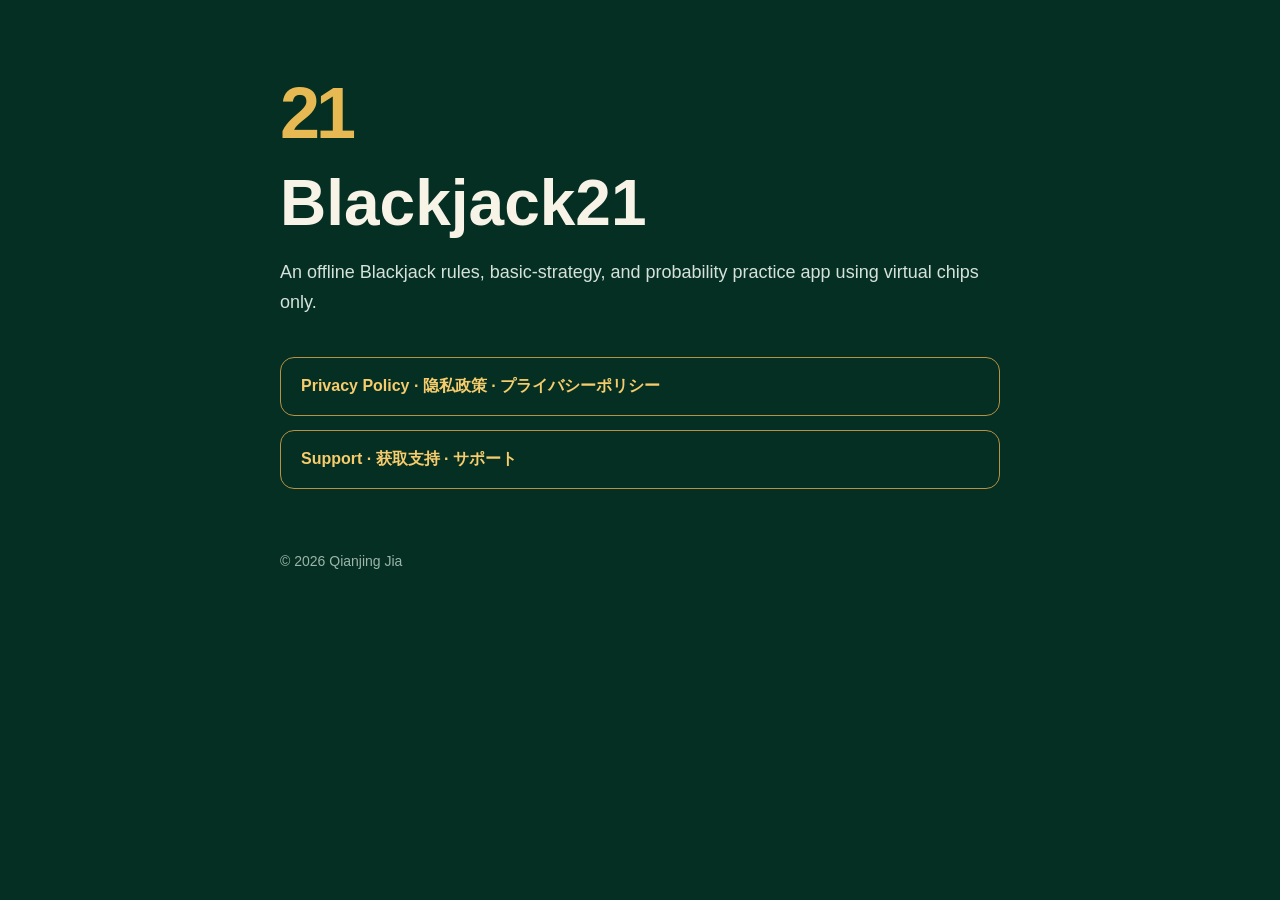
==== index.html @ 8651990f "Add Blackjack21 privacy and support pages" ====
<!doctype html>
<html lang="en">
<head>
  <meta charset="utf-8">
  <meta name="viewport" content="width=device-width, initial-scale=1">
  <meta name="description" content="Official privacy and support pages for Blackjack21.">
  <title>Blackjack21</title>
  <style>
    :root { color-scheme: dark; font-family: -apple-system, BlinkMacSystemFont, "Segoe UI", sans-serif; }
    body { margin: 0; background: #052f22; color: #f7f3e7; }
    main { max-width: 720px; margin: 0 auto; padding: 72px 24px; }
    .mark { color: #e7b952; font-size: 72px; font-weight: 800; letter-spacing: -4px; }
    h1 { margin: 12px 0; font-size: clamp(36px, 8vw, 64px); }
    p { color: #d5e2dc; font-size: 18px; line-height: 1.65; }
    nav { display: grid; gap: 14px; margin-top: 40px; }
    a { display: block; padding: 18px 20px; border: 1px solid #b79242; border-radius: 14px; color: #f6cc6c; text-decoration: none; font-weight: 650; }
    a:hover { background: #0b4432; }
    footer { margin-top: 64px; color: #9cb4aa; font-size: 14px; }
  </style>
</head>
<body>
  <main>
    <div class="mark">21</div>
    <h1>Blackjack21</h1>
    <p>An offline Blackjack rules, basic-strategy, and probability practice app using virtual chips only.</p>
    <nav aria-label="Legal and support links">
      <a href="privacy.html">Privacy Policy · 隐私政策 · プライバシーポリシー</a>
      <a href="support.html">Support · 获取支持 · サポート</a>
    </nav>
    <footer>© 2026 Qianjing Jia</footer>
  </main>
</body>
</html>
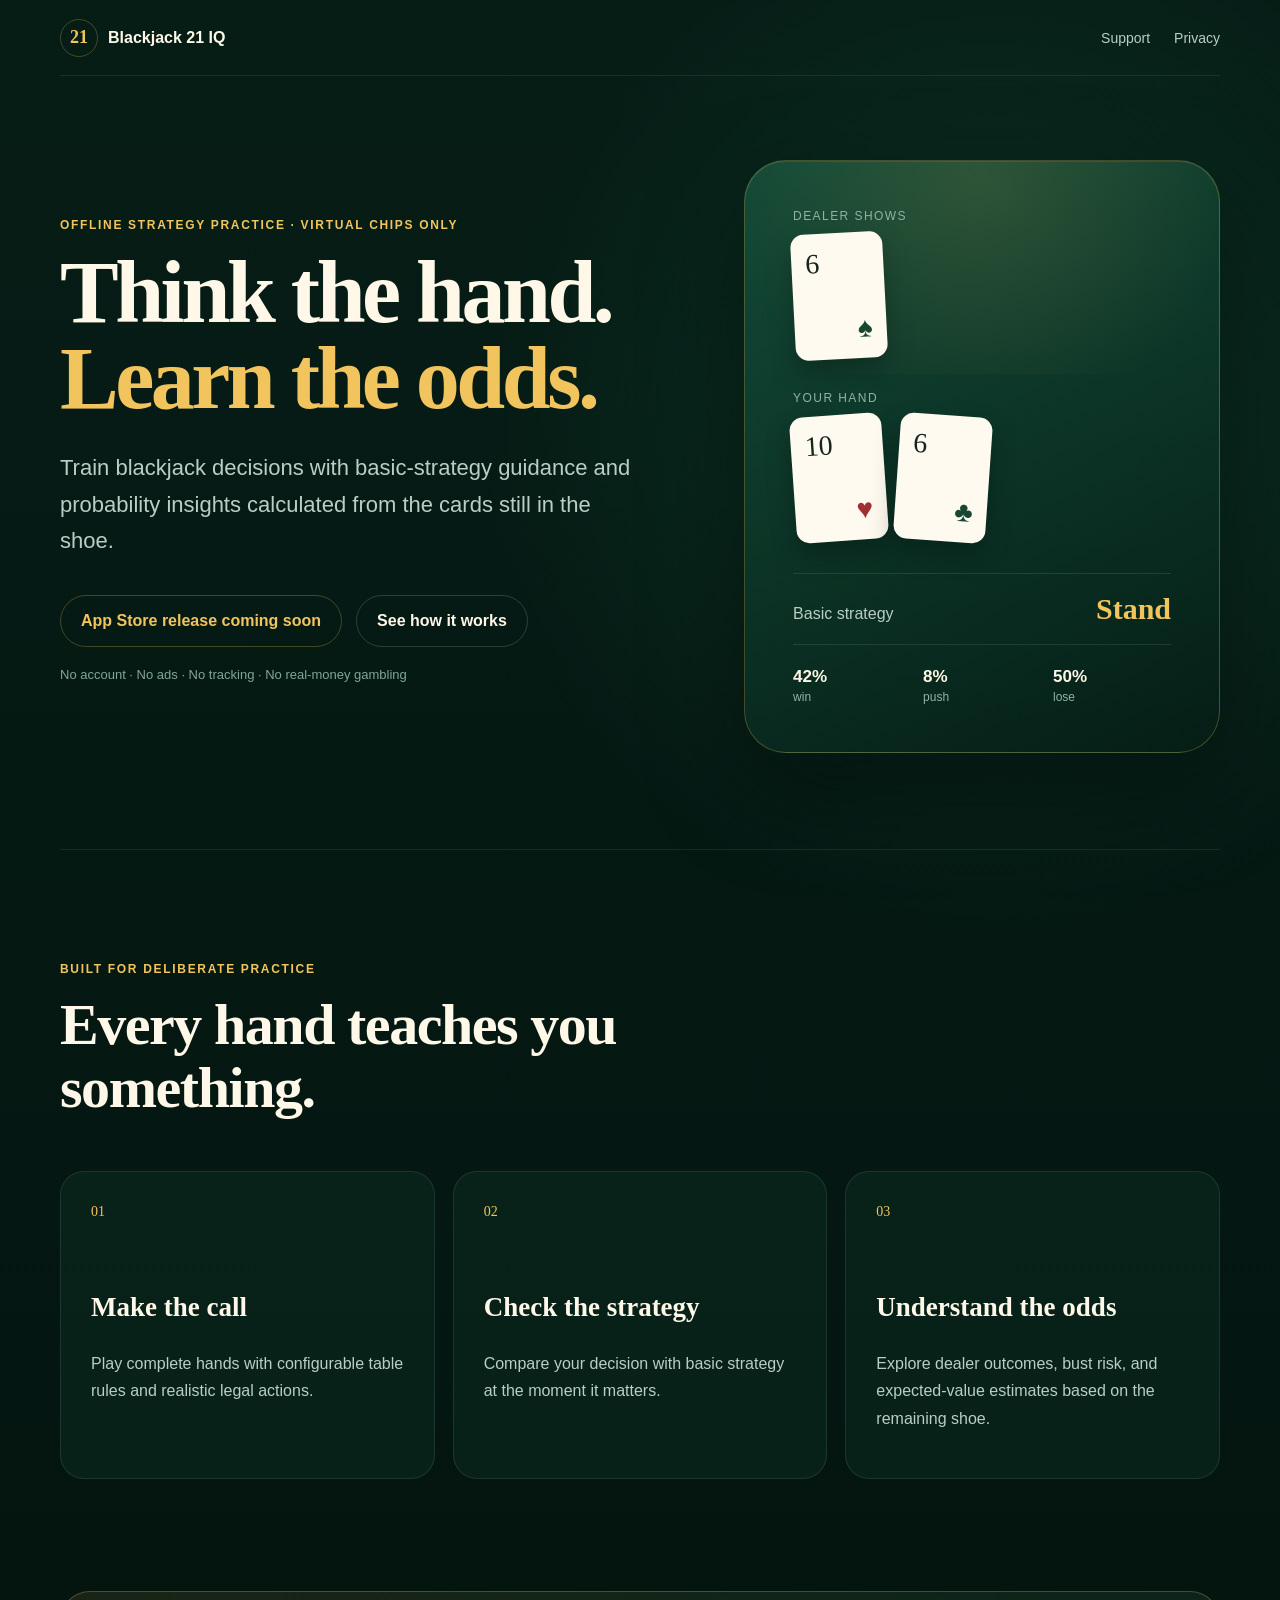
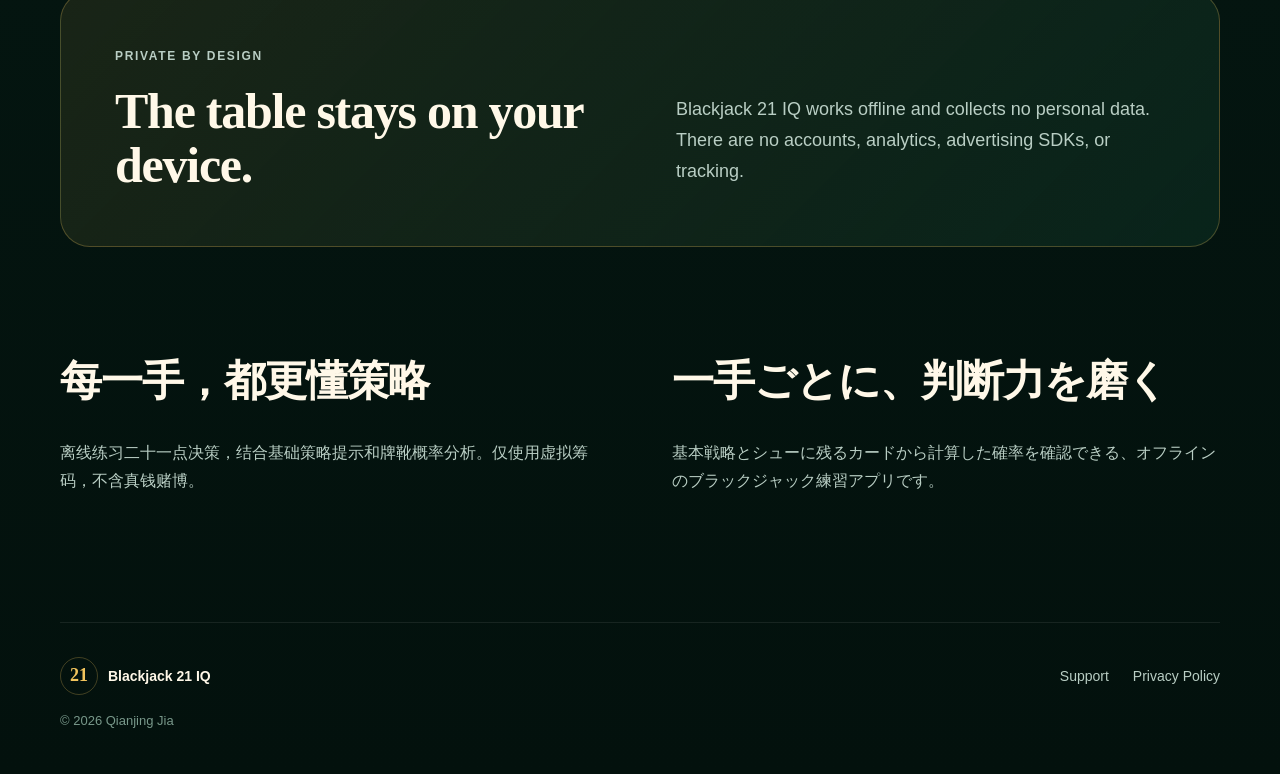
==== commit 37f5c1c5: "feat: add launch-ready product landing page" ====
--- a/index.html
+++ b/index.html
@@ -3,31 +3,107 @@
 <head>
   <meta charset="utf-8">
   <meta name="viewport" content="width=device-width, initial-scale=1">
-  <meta name="description" content="Official privacy and support pages for Blackjack21.">
-  <title>Blackjack21</title>
-  <style>
-    :root { color-scheme: dark; font-family: -apple-system, BlinkMacSystemFont, "Segoe UI", sans-serif; }
-    body { margin: 0; background: #052f22; color: #f7f3e7; }
-    main { max-width: 720px; margin: 0 auto; padding: 72px 24px; }
-    .mark { color: #e7b952; font-size: 72px; font-weight: 800; letter-spacing: -4px; }
-    h1 { margin: 12px 0; font-size: clamp(36px, 8vw, 64px); }
-    p { color: #d5e2dc; font-size: 18px; line-height: 1.65; }
-    nav { display: grid; gap: 14px; margin-top: 40px; }
-    a { display: block; padding: 18px 20px; border: 1px solid #b79242; border-radius: 14px; color: #f6cc6c; text-decoration: none; font-weight: 650; }
-    a:hover { background: #0b4432; }
-    footer { margin-top: 64px; color: #9cb4aa; font-size: 14px; }
-  </style>
+  <meta name="description" content="Blackjack 21 IQ is an offline blackjack strategy and probability trainer with basic-strategy guidance, shoe-aware odds, and virtual chips only.">
+  <meta name="keywords" content="blackjack strategy, blackjack trainer, basic strategy, blackjack odds, probability trainer, card game practice">
+  <meta name="theme-color" content="#071f18">
+  <meta property="og:type" content="website">
+  <meta property="og:title" content="Blackjack 21 IQ — Think the hand. Learn the odds.">
+  <meta property="og:description" content="Practice blackjack decisions with basic-strategy guidance and shoe-aware probability insights. Offline, private, and virtual chips only.">
+  <meta property="og:image" content="https://jiaqianjing.github.io/blackjack21-support/og.png">
+  <meta property="og:url" content="https://jiaqianjing.github.io/blackjack21-support/">
+  <meta name="twitter:card" content="summary_large_image">
+  <meta name="twitter:title" content="Blackjack 21 IQ — Think the hand. Learn the odds.">
+  <meta name="twitter:description" content="An offline blackjack strategy and probability trainer with virtual chips only.">
+  <meta name="twitter:image" content="https://jiaqianjing.github.io/blackjack21-support/og.png">
+  <title>Blackjack 21 IQ — Blackjack Strategy &amp; Probability Trainer</title>
+  <link rel="canonical" href="https://jiaqianjing.github.io/blackjack21-support/">
+  <link rel="stylesheet" href="styles.css">
+  <script type="application/ld+json">
+    {
+      "@context": "https://schema.org",
+      "@type": "MobileApplication",
+      "name": "Blackjack 21 IQ",
+      "operatingSystem": "iOS",
+      "applicationCategory": "GameApplication",
+      "description": "An offline blackjack strategy and probability trainer using virtual chips only.",
+      "url": "https://jiaqianjing.github.io/blackjack21-support/",
+      "downloadUrl": "https://apps.apple.com/app/id6805341813",
+      "offers": { "@type": "Offer", "price": "0", "priceCurrency": "USD" }
+    }
+  </script>
 </head>
 <body>
+  <header class="site-header">
+    <a class="brand" href="index.html" aria-label="Blackjack 21 IQ home">
+      <span class="brand-mark" aria-hidden="true">21</span>
+      <span>Blackjack 21 IQ</span>
+    </a>
+    <nav aria-label="Utility links">
+      <a href="support.html">Support</a>
+      <a href="privacy.html">Privacy</a>
+    </nav>
+  </header>
+
   <main>
-    <div class="mark">21</div>
-    <h1>Blackjack21</h1>
-    <p>An offline Blackjack rules, basic-strategy, and probability practice app using virtual chips only.</p>
-    <nav aria-label="Legal and support links">
-      <a href="privacy.html">Privacy Policy · 隐私政策 · プライバシーポリシー</a>
-      <a href="support.html">Support · 获取支持 · サポート</a>
-    </nav>
-    <footer>© 2026 Qianjing Jia</footer>
+    <section class="hero">
+      <div class="hero-copy">
+        <p class="eyebrow">Offline strategy practice · Virtual chips only</p>
+        <h1>Think the hand.<br><span>Learn the odds.</span></h1>
+        <p class="lede">Train blackjack decisions with basic-strategy guidance and probability insights calculated from the cards still in the shoe.</p>
+        <div class="cta-row">
+          <a id="app-store-link" class="primary-button" href="https://apps.apple.com/app/id6805341813" hidden>Download free on the App Store</a>
+          <span id="availability-status" class="availability" role="status">App Store release coming soon</span>
+          <a class="secondary-button" href="#features">See how it works</a>
+        </div>
+        <p class="trust-line">No account · No ads · No tracking · No real-money gambling</p>
+      </div>
+
+      <div class="table-card" aria-label="Blackjack decision example">
+        <div class="felt-glow"></div>
+        <p class="table-label">Dealer shows</p>
+        <div class="dealer-card">6<span>♠</span></div>
+        <p class="table-label">Your hand</p>
+        <div class="hand-row" aria-label="Ten and six">
+          <div class="playing-card">10<span>♥</span></div>
+          <div class="playing-card">6<span>♣</span></div>
+        </div>
+        <div class="decision"><span>Basic strategy</span><strong>Stand</strong></div>
+        <div class="odds">
+          <span><b>42%</b> win</span>
+          <span><b>8%</b> push</span>
+          <span><b>50%</b> lose</span>
+        </div>
+      </div>
+    </section>
+
+    <section id="features" class="features" aria-labelledby="features-title">
+      <div class="section-heading">
+        <p class="eyebrow">Built for deliberate practice</p>
+        <h2 id="features-title">Every hand teaches you something.</h2>
+      </div>
+      <div class="feature-grid">
+        <article><span class="feature-number">01</span><h3>Make the call</h3><p>Play complete hands with configurable table rules and realistic legal actions.</p></article>
+        <article><span class="feature-number">02</span><h3>Check the strategy</h3><p>Compare your decision with basic strategy at the moment it matters.</p></article>
+        <article><span class="feature-number">03</span><h3>Understand the odds</h3><p>Explore dealer outcomes, bust risk, and expected-value estimates based on the remaining shoe.</p></article>
+      </div>
+    </section>
+
+    <section class="privacy-band">
+      <div><p class="eyebrow">Private by design</p><h2>The table stays on your device.</h2></div>
+      <p>Blackjack 21 IQ works offline and collects no personal data. There are no accounts, analytics, advertising SDKs, or tracking.</p>
+    </section>
+
+    <section class="languages" aria-label="Localized product summary">
+      <article lang="zh-Hans"><h2>每一手，都更懂策略</h2><p>离线练习二十一点决策，结合基础策略提示和牌靴概率分析。仅使用虚拟筹码，不含真钱赌博。</p></article>
+      <article lang="ja"><h2>一手ごとに、判断力を磨く</h2><p>基本戦略とシューに残るカードから計算した確率を確認できる、オフラインのブラックジャック練習アプリです。</p></article>
+    </section>
   </main>
+
+  <footer>
+    <div class="brand footer-brand"><span class="brand-mark" aria-hidden="true">21</span><span>Blackjack 21 IQ</span></div>
+    <div class="footer-links"><a href="support.html">Support</a><a href="privacy.html">Privacy Policy</a></div>
+    <p>© 2026 Qianjing Jia</p>
+  </footer>
+  <script src="availability.js" defer></script>
 </body>
 </html>
--- a/styles.css
+++ b/styles.css
@@ -0,0 +1,90 @@
+:root {
+  color-scheme: dark;
+  --bg: #061d16;
+  --bg-deep: #03110d;
+  --gold: #f2c45d;
+  --cream: #fff8e8;
+  --muted: #b9cec4;
+  --line: rgba(242, 196, 93, 0.26);
+  font-family: -apple-system, BlinkMacSystemFont, "SF Pro Display", "Segoe UI", sans-serif;
+}
+* { box-sizing: border-box; }
+html { scroll-behavior: smooth; }
+body {
+  margin: 0;
+  min-width: 320px;
+  background: radial-gradient(circle at 78% 18%, rgba(26,112,79,.28), transparent 32rem), linear-gradient(180deg, var(--bg), var(--bg-deep));
+  color: var(--cream);
+}
+a { color: inherit; }
+.site-header, main, footer { width: min(1160px, calc(100% - 40px)); margin-inline: auto; }
+.site-header { min-height: 76px; display: flex; align-items: center; justify-content: space-between; border-bottom: 1px solid rgba(255,255,255,.08); }
+.site-header nav, .footer-links { display: flex; gap: 24px; }
+.site-header nav a, .footer-links a { color: var(--muted); text-decoration: none; font-size: 14px; }
+.site-header nav a:hover, .footer-links a:hover { color: var(--gold); }
+.brand { display: inline-flex; align-items: center; gap: 10px; color: var(--cream); font-weight: 750; text-decoration: none; }
+.brand-mark { width: 38px; height: 38px; display: inline-grid; place-items: center; border: 1px solid var(--line); border-radius: 50%; color: var(--gold); font-family: Georgia, serif; font-size: 18px; }
+.hero { min-height: 700px; display: grid; grid-template-columns: 1.1fr .9fr; align-items: center; gap: clamp(48px,8vw,104px); padding: 84px 0 96px; }
+.eyebrow { margin: 0 0 18px; color: var(--gold); text-transform: uppercase; letter-spacing: .14em; font-size: 12px; font-weight: 800; }
+h1, h2, h3, p { margin-top: 0; }
+h1 { margin-bottom: 28px; font-family: Georgia,"Times New Roman",serif; font-size: clamp(52px,7vw,88px); line-height: .98; letter-spacing: -.04em; }
+h1 span { color: var(--gold); }
+.lede { max-width: 650px; color: var(--muted); font-size: clamp(18px,2.2vw,22px); line-height: 1.65; }
+.cta-row { margin-top: 36px; display: flex; flex-wrap: wrap; align-items: center; gap: 14px; }
+.primary-button, .secondary-button, .availability { min-height: 52px; display: inline-flex; align-items: center; justify-content: center; padding: 0 20px; border-radius: 999px; font-weight: 750; text-decoration: none; }
+.primary-button { background: var(--gold); color: #102219; box-shadow: 0 12px 36px rgba(242,196,93,.16); }
+.primary-button:hover { background: #ffda7e; }
+.secondary-button { border: 1px solid rgba(255,255,255,.16); }
+.secondary-button:hover { border-color: var(--gold); }
+.availability { border: 1px solid var(--line); color: var(--gold); }
+.trust-line { margin-top: 20px; color: #83a596; font-size: 13px; }
+.table-card { position: relative; min-height: 520px; overflow: hidden; padding: 48px; border: 1px solid var(--line); border-radius: 42px; background: linear-gradient(155deg,rgba(20,76,56,.96),rgba(5,30,22,.98)); box-shadow: 0 36px 100px rgba(0,0,0,.36), inset 0 1px rgba(255,255,255,.08); }
+.felt-glow { position: absolute; inset: -30% -20% auto; height: 66%; background: radial-gradient(circle,rgba(242,196,93,.13),transparent 66%); pointer-events: none; }
+.table-label { position: relative; margin-bottom: 10px; color: #91b3a4; font-size: 12px; text-transform: uppercase; letter-spacing: .12em; }
+.dealer-card, .playing-card { width: 92px; height: 126px; display: flex; flex-direction: column; justify-content: space-between; padding: 14px; border-radius: 13px; background: #fffaf0; color: #17251f; font-family: Georgia,serif; font-size: 28px; box-shadow: 0 12px 26px rgba(0,0,0,.25); }
+.dealer-card { margin-bottom: 32px; transform: rotate(-3deg); }
+.dealer-card span, .playing-card span { color: #174730; font-size: 28px; align-self: flex-end; }
+.playing-card:first-child span { color: #a12f31; }
+.hand-row { display: flex; gap: 12px; }
+.playing-card:first-child { transform: rotate(-4deg); }
+.playing-card:last-child { transform: rotate(4deg); }
+.decision { margin-top: 32px; padding: 18px 0; display: flex; align-items: baseline; justify-content: space-between; border-block: 1px solid rgba(255,255,255,.1); }
+.decision span { color: var(--muted); }
+.decision strong { color: var(--gold); font-family: Georgia,serif; font-size: 30px; }
+.odds { display: grid; grid-template-columns: repeat(3,1fr); gap: 12px; margin-top: 22px; color: #91b3a4; font-size: 12px; }
+.odds span { display: flex; flex-direction: column; gap: 3px; }
+.odds b { color: var(--cream); font-size: 17px; }
+.features { padding: 112px 0; border-top: 1px solid rgba(255,255,255,.08); }
+.section-heading { max-width: 720px; margin-bottom: 52px; }
+h2 { font-family: Georgia,serif; font-size: clamp(36px,5vw,58px); line-height: 1.08; letter-spacing: -.025em; }
+.feature-grid { display: grid; grid-template-columns: repeat(3,1fr); gap: 18px; }
+.feature-grid article { min-height: 280px; padding: 30px; border: 1px solid rgba(255,255,255,.09); border-radius: 24px; background: rgba(11,43,32,.6); }
+.feature-number { color: var(--gold); font-family: Georgia,serif; font-size: 14px; }
+.feature-grid h3 { margin-top: 72px; font-family: Georgia,serif; font-size: 27px; }
+.feature-grid p, .privacy-band p, .languages p { color: var(--muted); line-height: 1.7; }
+.privacy-band { margin: 0 0 112px; padding: 54px; display: grid; grid-template-columns: 1fr 1fr; gap: 72px; align-items: end; border: 1px solid var(--line); border-radius: 30px; background: linear-gradient(135deg,rgba(242,196,93,.09),rgba(11,43,32,.7)); }
+.privacy-band h2 { margin-bottom: 0; font-size: clamp(34px,4vw,50px); }
+.privacy-band > p { margin-bottom: 6px; font-size: 18px; }
+.languages { display: grid; grid-template-columns: 1fr 1fr; gap: 64px; padding: 0 0 112px; }
+.languages h2 { font-size: clamp(30px,4vw,42px); }
+footer { padding: 34px 0 46px; display: grid; grid-template-columns: 1fr auto; align-items: center; gap: 18px; border-top: 1px solid rgba(255,255,255,.08); color: #78988a; font-size: 13px; }
+footer > p { grid-column: 1 / -1; margin: 0; }
+.footer-brand { font-size: 14px; }
+[hidden] { display: none !important; }
+@media (max-width: 820px) {
+  .hero { grid-template-columns: 1fr; padding-top: 64px; }
+  .table-card { width: min(100%,520px); }
+  .feature-grid, .privacy-band, .languages { grid-template-columns: 1fr; }
+  .feature-grid article { min-height: 220px; }
+  .feature-grid h3 { margin-top: 40px; }
+  .privacy-band, .languages { gap: 28px; }
+}
+@media (max-width: 520px) {
+  .site-header, main, footer { width: min(100% - 28px,1160px); }
+  .site-header nav { gap: 14px; }
+  .brand > span:last-child { font-size: 14px; }
+  .table-card { min-height: 480px; padding: 34px 28px; border-radius: 30px; }
+  .privacy-band { padding: 34px 26px; }
+  footer { grid-template-columns: 1fr; }
+}
+@media (prefers-reduced-motion: reduce) { html { scroll-behavior: auto; } }
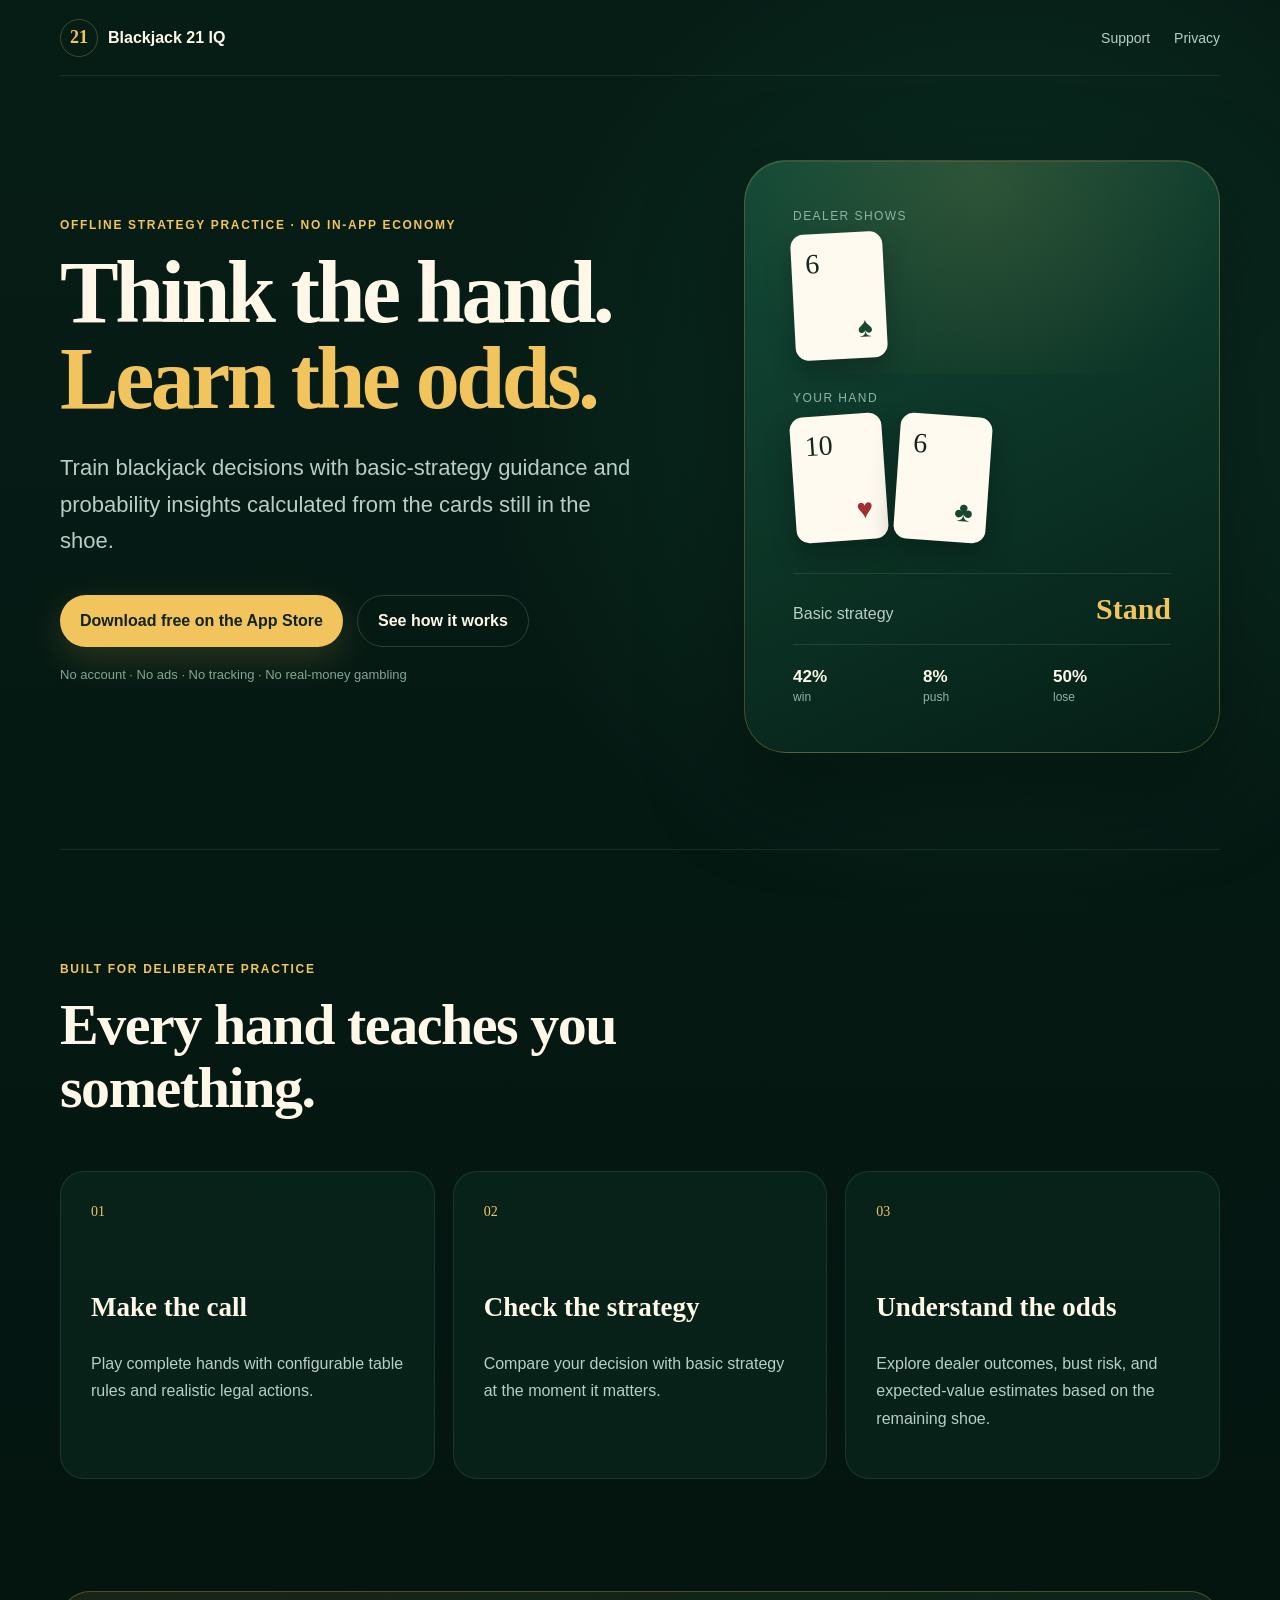
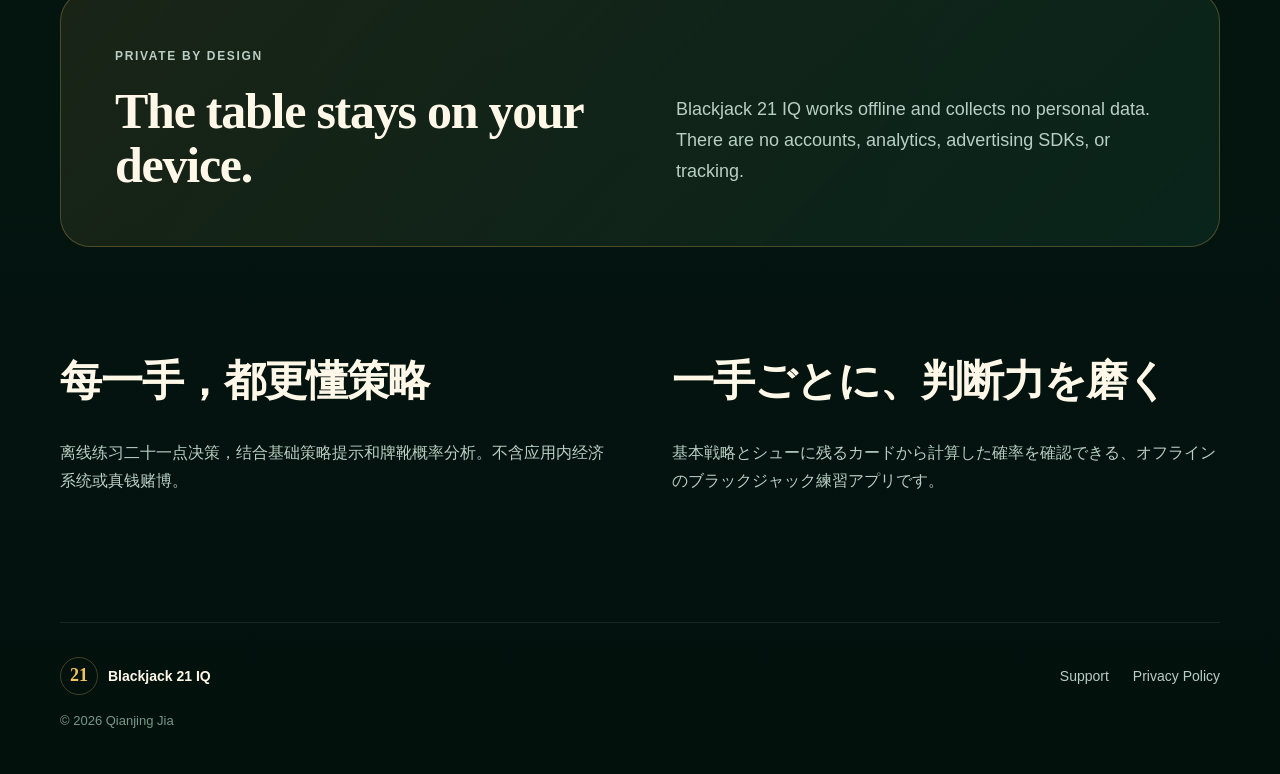
==== commit e9e9fcd9: "docs: publish App Store availability" ====
--- a/index.html
+++ b/index.html
@@ -3,17 +3,18 @@
 <head>
   <meta charset="utf-8">
   <meta name="viewport" content="width=device-width, initial-scale=1">
-  <meta name="description" content="Blackjack 21 IQ is an offline blackjack strategy and probability trainer with basic-strategy guidance, shoe-aware odds, and virtual chips only.">
+  <meta name="description" content="Blackjack 21 IQ is an offline blackjack strategy and probability trainer with basic-strategy guidance, shoe-aware odds, and no in-app economy.">
   <meta name="keywords" content="blackjack strategy, blackjack trainer, basic strategy, blackjack odds, probability trainer, card game practice">
   <meta name="theme-color" content="#071f18">
+  <meta name="apple-itunes-app" content="app-id=6805341813">
   <meta property="og:type" content="website">
   <meta property="og:title" content="Blackjack 21 IQ — Think the hand. Learn the odds.">
-  <meta property="og:description" content="Practice blackjack decisions with basic-strategy guidance and shoe-aware probability insights. Offline, private, and virtual chips only.">
+  <meta property="og:description" content="Practice blackjack decisions with basic-strategy guidance and shoe-aware probability insights. Offline, private, and free of any in-app economy.">
   <meta property="og:image" content="https://jiaqianjing.github.io/blackjack21-support/og.png">
   <meta property="og:url" content="https://jiaqianjing.github.io/blackjack21-support/">
   <meta name="twitter:card" content="summary_large_image">
   <meta name="twitter:title" content="Blackjack 21 IQ — Think the hand. Learn the odds.">
-  <meta name="twitter:description" content="An offline blackjack strategy and probability trainer with virtual chips only.">
+  <meta name="twitter:description" content="An offline blackjack strategy and probability trainer with no in-app economy.">
   <meta name="twitter:image" content="https://jiaqianjing.github.io/blackjack21-support/og.png">
   <title>Blackjack 21 IQ — Blackjack Strategy &amp; Probability Trainer</title>
   <link rel="canonical" href="https://jiaqianjing.github.io/blackjack21-support/">
@@ -25,7 +26,7 @@
       "name": "Blackjack 21 IQ",
       "operatingSystem": "iOS",
       "applicationCategory": "GameApplication",
-      "description": "An offline blackjack strategy and probability trainer using virtual chips only.",
+      "description": "An offline blackjack strategy and probability trainer with no in-app economy.",
       "url": "https://jiaqianjing.github.io/blackjack21-support/",
       "downloadUrl": "https://apps.apple.com/app/id6805341813",
       "offers": { "@type": "Offer", "price": "0", "priceCurrency": "USD" }
@@ -47,12 +48,12 @@
   <main>
     <section class="hero">
       <div class="hero-copy">
-        <p class="eyebrow">Offline strategy practice · Virtual chips only</p>
+        <p class="eyebrow">Offline strategy practice · No in-app economy</p>
         <h1>Think the hand.<br><span>Learn the odds.</span></h1>
         <p class="lede">Train blackjack decisions with basic-strategy guidance and probability insights calculated from the cards still in the shoe.</p>
         <div class="cta-row">
-          <a id="app-store-link" class="primary-button" href="https://apps.apple.com/app/id6805341813" hidden>Download free on the App Store</a>
-          <span id="availability-status" class="availability" role="status">App Store release coming soon</span>
+          <a id="app-store-link" class="primary-button" href="https://apps.apple.com/us/app/blackjack-21-iq/id6805341813">Download free on the App Store</a>
+          <span id="availability-status" class="availability" role="status" hidden>Available now on the App Store</span>
           <a class="secondary-button" href="#features">See how it works</a>
         </div>
         <p class="trust-line">No account · No ads · No tracking · No real-money gambling</p>
@@ -94,7 +95,7 @@
     </section>
 
     <section class="languages" aria-label="Localized product summary">
-      <article lang="zh-Hans"><h2>每一手，都更懂策略</h2><p>离线练习二十一点决策，结合基础策略提示和牌靴概率分析。仅使用虚拟筹码，不含真钱赌博。</p></article>
+      <article lang="zh-Hans"><h2>每一手，都更懂策略</h2><p>离线练习二十一点决策，结合基础策略提示和牌靴概率分析。不含应用内经济系统或真钱赌博。</p></article>
       <article lang="ja"><h2>一手ごとに、判断力を磨く</h2><p>基本戦略とシューに残るカードから計算した確率を確認できる、オフラインのブラックジャック練習アプリです。</p></article>
     </section>
   </main>
